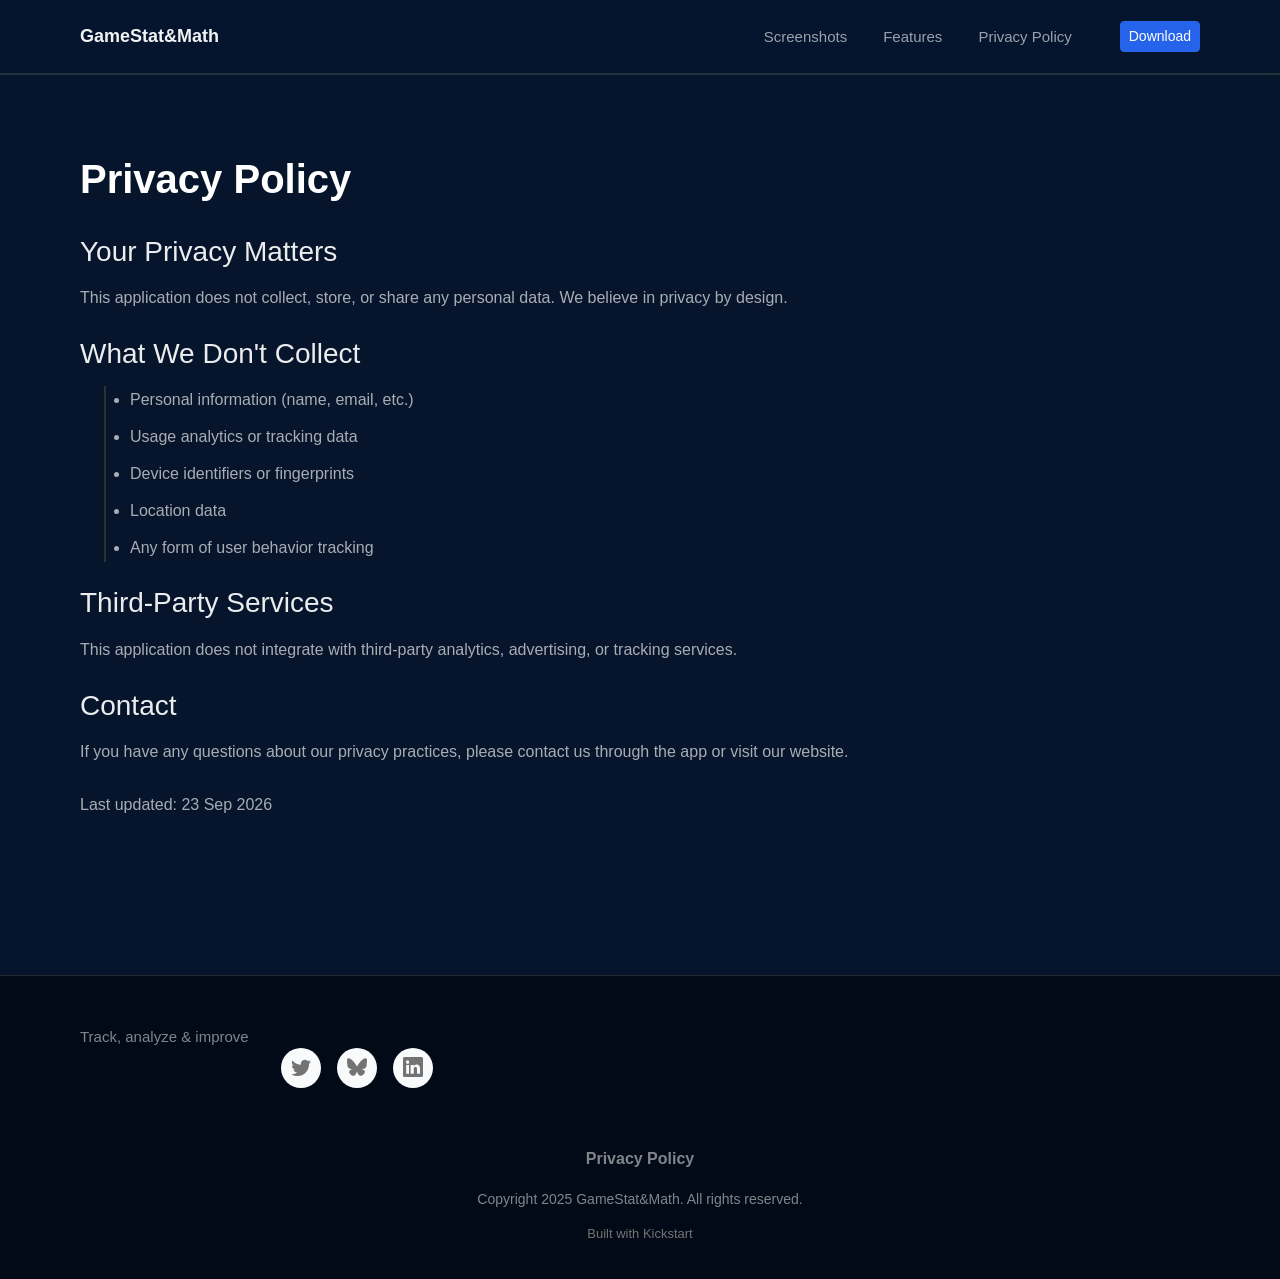
==== privacy/index.html @ c44f0102 "Deploy website – 23 Sep 2026 at 17:41" ====
<!doctype html>
<html lang="en" data-light-theme="light" data-dark-theme="dark">
  <head>
    <base href="../" />
    <meta property="og:site_name" content="GameStat&amp;Math" />
    <meta property="og:title" content="Privacy Policy" />
    <meta name="twitter:title" content="Privacy Policy" />
    <meta property="og:url" content="https://example.com/privacy" />
    <meta name="twitter:domain" content="example.com" />
    <meta name="twitter:card" content="summary_large_image" />
    <meta name="twitter:dnt" content="on" />
    <meta charset="utf-8" />
    <meta name="viewport" content="width=device-width, initial-scale=1" />
    <meta name="author" content="Stefano" />
    <meta name="generator" content="Ignite v0.6.0" />
    <title>Privacy Policy - GameStat&amp;Math</title>
    <link href="css/bootstrap.min.css" rel="stylesheet" />
    <link href="css/bootstrap-icons.min.css" rel="stylesheet" />
    <link href="css/ignite-core.min.css" rel="stylesheet" />
    <link href="https://example.com/privacy" rel="canonical" />
    <link href="images/favicon.png" rel="icon" />
    <link href="css/styles.css" rel="stylesheet" />
    <style>
:root {
    --primary-color: #2563eb;
    --primary-rgb: 37, 99, 235;
    --font-family: -apple-system, BlinkMacSystemFont, 'Segoe UI', Roboto, 'Helvetica Neue', Arial, sans-serif;
    color-scheme: light dark;
}
</style>
    <link href="css/custom.css" rel="stylesheet" />
    <meta name="apple-itunes-app" content="app-id=6455461462" />
  </head>
  <body data-site-classes="site-shell">
    <header>
      <nav class="site-header navbar navbar-expand-md">
        <div class="container flex-wrap flex-lg-nowrap">
          <div class="me-2 me-md-auto">
            <a href="./" class="brand-link d-inline-flex align-items-center navbar-brand"><span class="brand-name">GameStat&amp;Math</span></a>
          </div>
          <button type="button" class="navbar-toggler btn" data-bs-toggle="collapse" data-bs-target="#navbarCollapse" aria-controls="navbarCollapse" aria-expanded="false" aria-label="Toggle navigation"><span class="navbar-toggler-icon"></span></button>
          <div id="navbarCollapse" class="collapse navbar-collapse">
            <ul class="navbar-nav mb-2 mb-md-0 col justify-content-end">
              <li class="nav-item"><a href="#screenshots" class="nav-link text-nowrap">Screenshots</a></li>
              <li class="nav-item"><a href="#features" class="nav-link text-nowrap">Features</a></li>
              <li class="nav-item"><a href="https://gamestatmath.app/privacy/" class="nav-link text-nowrap">Privacy Policy</a></li>
              <li class="nav-item"></li>
              <li class="nav-item"><a href="https://apps.apple.com/app/id6455461462" class="text-nowrap btn btn-sm btn-primary">Download</a></li>
            </ul>
          </div>
        </div>
      </nav>
    </header>
    <main class="site-main">
      <div class="ig-main-content">
        <div class="privacy-page">
          <div class="container">
            <div class="privacy-content">
              <h1 class="privacy-title">Privacy Policy</h1>
              <h3>Your Privacy Matters</h3>
              <p>This application does not collect, store, or share any personal data. We believe in privacy by design.</p>
              <h3 class="mt-4">What We Don't Collect</h3>
              <ul>
                <li><p class="m-0">Personal information (name, email, etc.)</p></li>
                <li><p class="m-0">Usage analytics or tracking data</p></li>
                <li><p class="m-0">Device identifiers or fingerprints</p></li>
                <li><p class="m-0">Location data</p></li>
                <li><p class="m-0">Any form of user behavior tracking</p></li>
              </ul>
              <h3 class="mt-4">Third-Party Services</h3>
              <p>This application does not integrate with third-party analytics, advertising, or tracking services.</p>
              <h3 class="mt-4">Contact</h3>
              <p>If you have any questions about our privacy practices, please contact us through the app or visit our website.</p>
              <p class="text-body-secondary mt-4">Last updated: 23 Sep 2026</p>
            </div>
          </div>
        </div>
      </div>
    </main>
    <div class="site-footer">
      <div class="container">
        <div class="footer-content">
          <div class="footer-brand">
            <p class="footer-tagline">Track, analyze &amp; improve</p>
          </div>
          <div class="footer-social">
            <a href="https://x.com/ste_pozzi" class="social-link"><i class="bi-twitter"></i></a>
            <a href="https://bsky.app/profile/ste12code.bsky.social" class="social-link"><i class="bi-bluesky"></i></a>
            <a href="https://linkedin.com/in/stefano12pozzi/" class="social-link"><i class="bi-linkedin"></i></a>
          </div>
        </div>
        <div class="footer-copyright">
          <div class="footer-links">
            <a href="privacy/" class="footer-privacy-link">Privacy Policy</a>
          </div>
          <p>Copyright 2025 GameStat&amp;Math. All rights reserved.</p>
          <a href="https://www.kickstart.tools" class="footer-kickstart-link">Built with Kickstart</a>
        </div>
      </div>
    </div>
    <script src="js/bootstrap.bundle.min.js"></script>
    <script src="js/ignite-core.js"></script>
  </body>
</html>
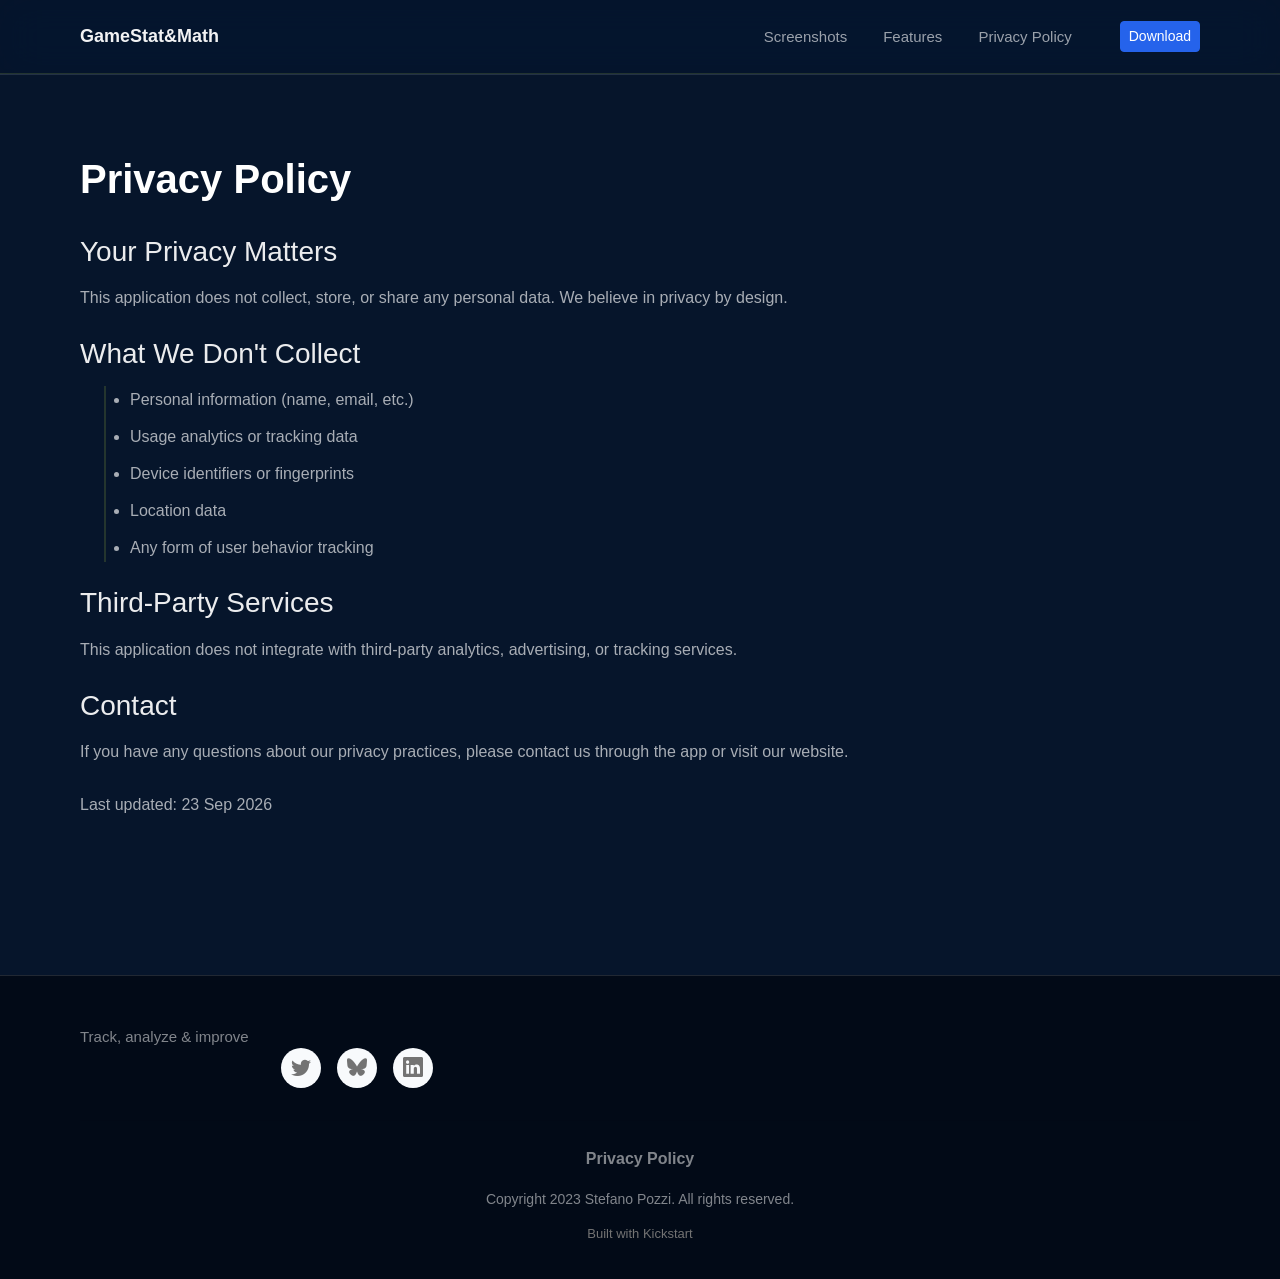
==== commit 62908afc: "Deploy website – 23 Sep 2026 at 18:20" ====
--- a/privacy/index.html
+++ b/privacy/index.html
@@ -93,7 +93,7 @@
           <div class="footer-links">
             <a href="privacy/" class="footer-privacy-link">Privacy Policy</a>
           </div>
-          <p>Copyright 2025 GameStat&amp;Math. All rights reserved.</p>
+          <p>Copyright 2023 Stefano Pozzi. All rights reserved.</p>
           <a href="https://www.kickstart.tools" class="footer-kickstart-link">Built with Kickstart</a>
         </div>
       </div>
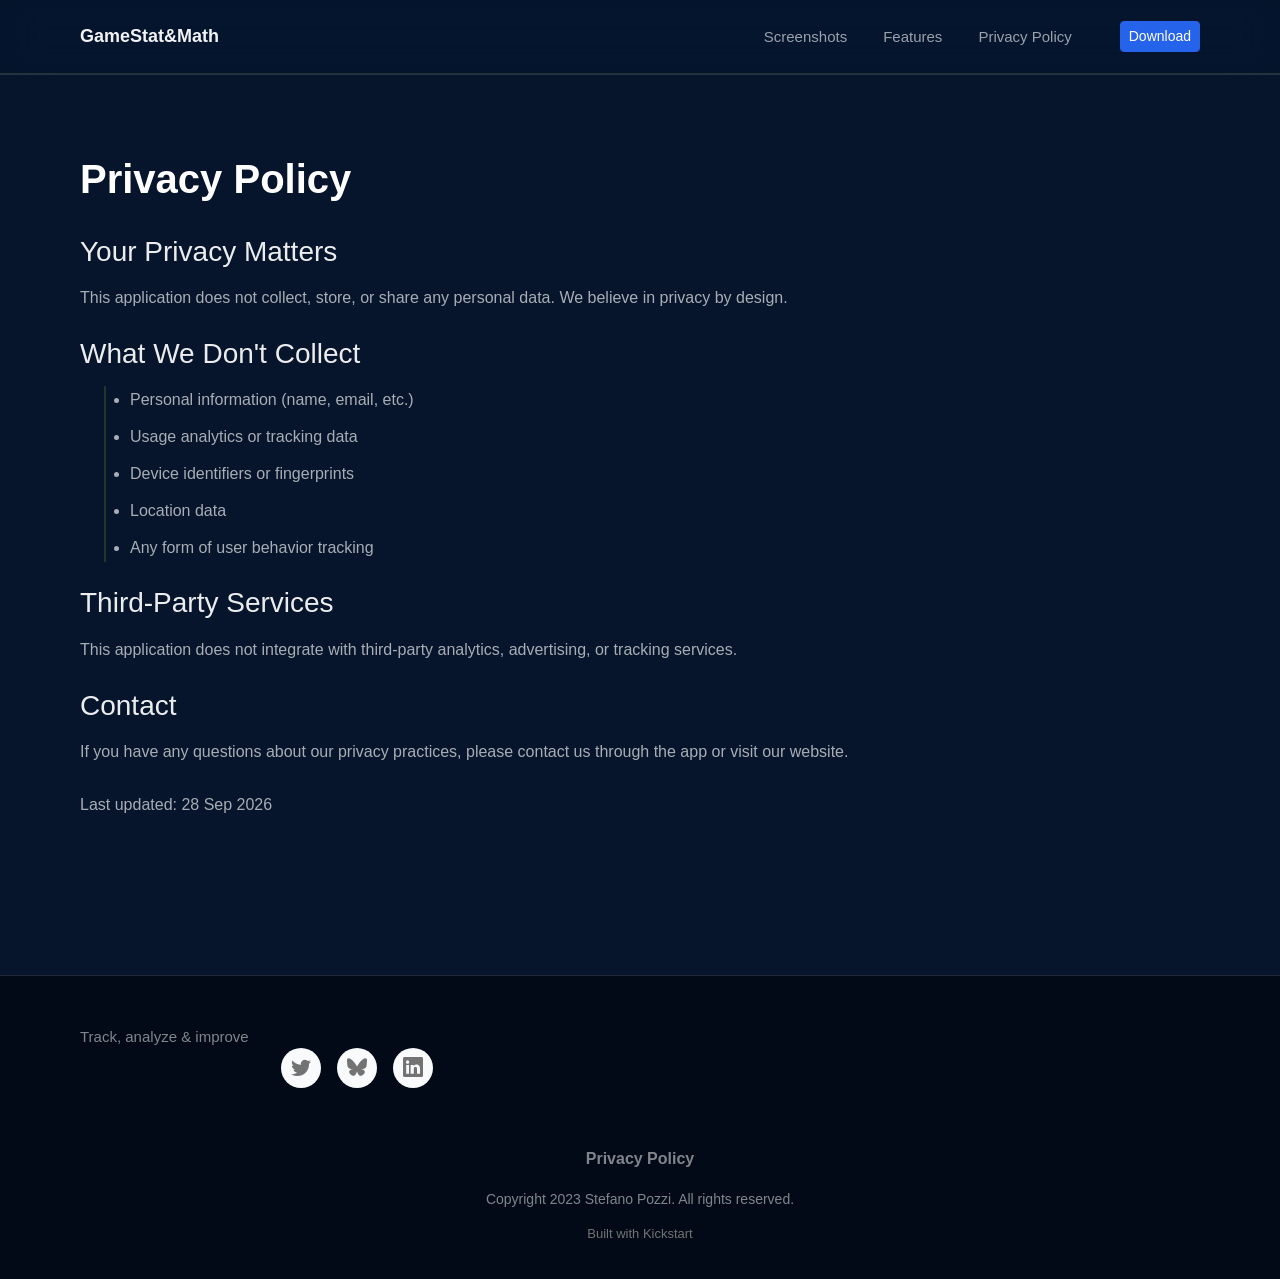
==== commit f2b0b361: "Deploy website – 28 Sep 2026 at 14:32" ====
--- a/privacy/index.html
+++ b/privacy/index.html
@@ -71,7 +71,7 @@
               <p>This application does not integrate with third-party analytics, advertising, or tracking services.</p>
               <h3 class="mt-4">Contact</h3>
               <p>If you have any questions about our privacy practices, please contact us through the app or visit our website.</p>
-              <p class="text-body-secondary mt-4">Last updated: 23 Sep 2026</p>
+              <p class="text-body-secondary mt-4">Last updated: 28 Sep 2026</p>
             </div>
           </div>
         </div>
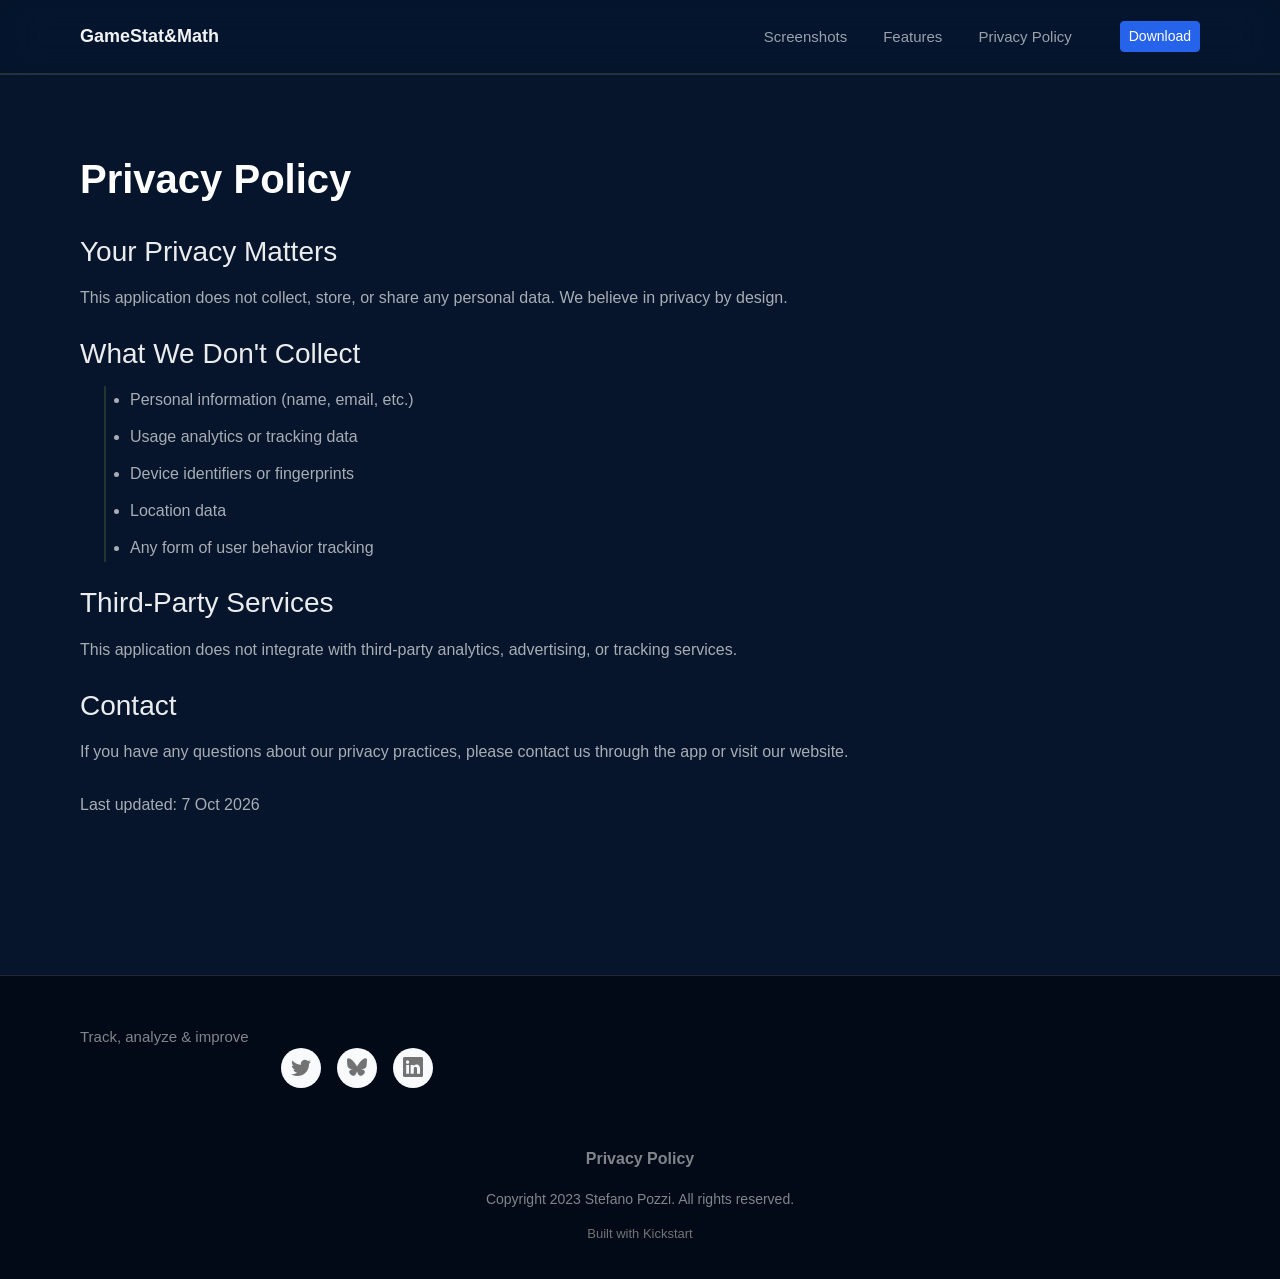
==== commit 87717bf3: "Deploy website – 7 Oct 2026 at 00:08" ====
--- a/privacy/index.html
+++ b/privacy/index.html
@@ -71,7 +71,7 @@
               <p>This application does not integrate with third-party analytics, advertising, or tracking services.</p>
               <h3 class="mt-4">Contact</h3>
               <p>If you have any questions about our privacy practices, please contact us through the app or visit our website.</p>
-              <p class="text-body-secondary mt-4">Last updated: 28 Sep 2026</p>
+              <p class="text-body-secondary mt-4">Last updated: 7 Oct 2026</p>
             </div>
           </div>
         </div>
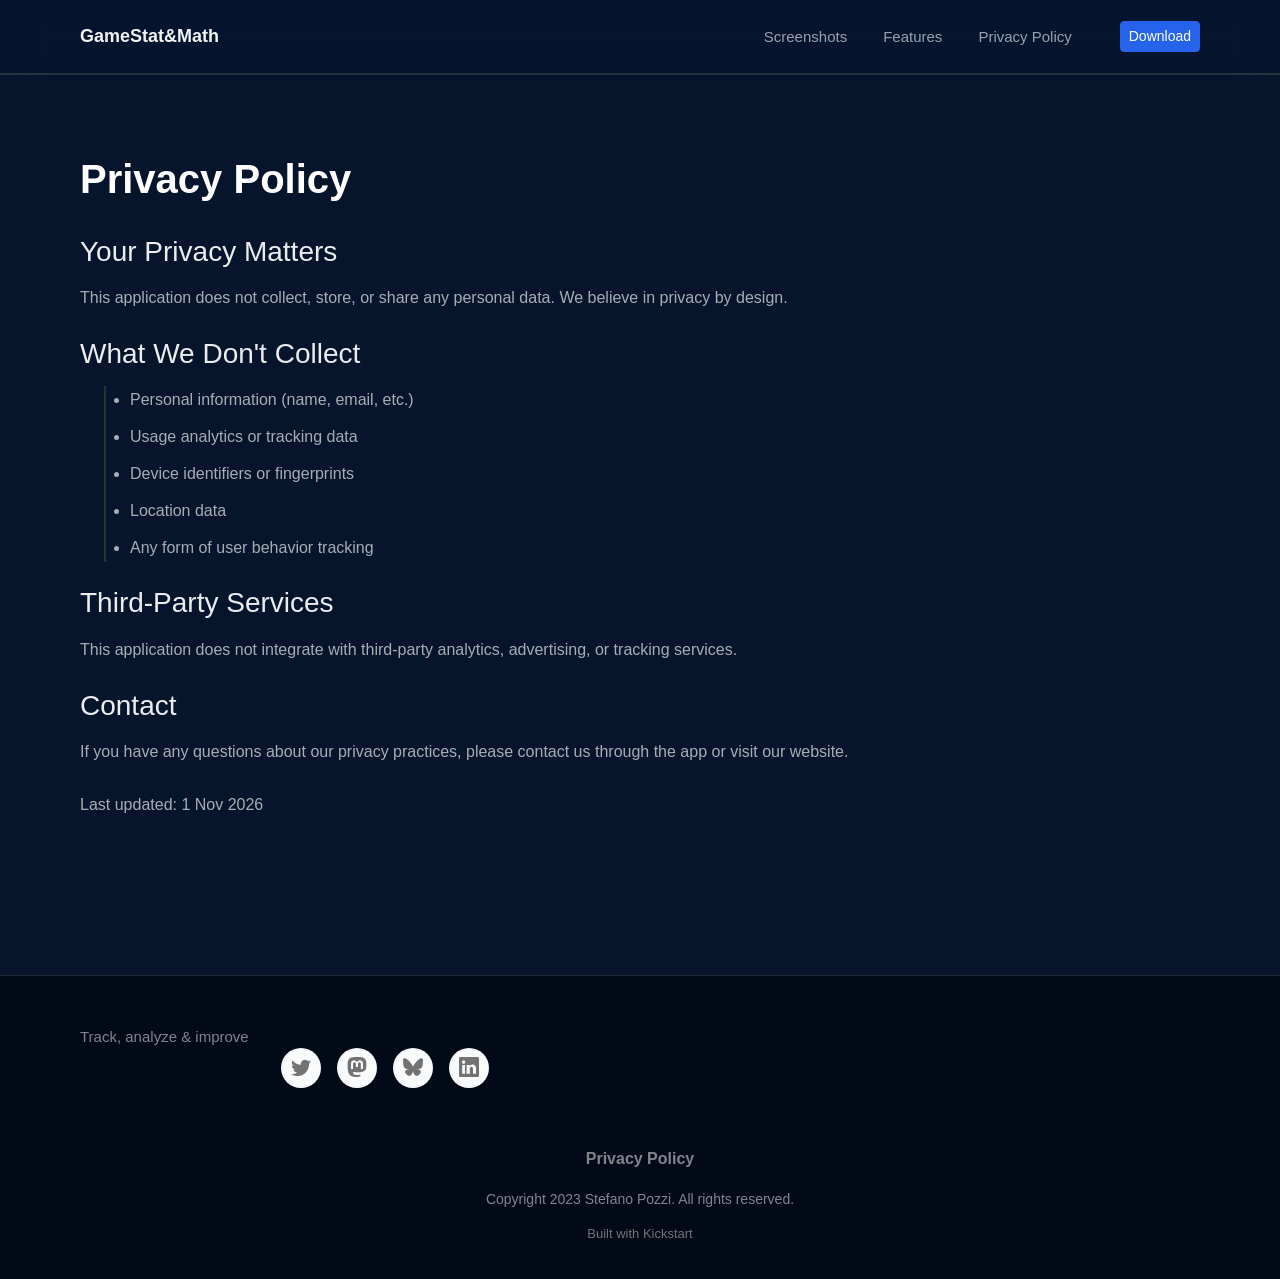
==== commit fd9321ea: "Deploy website – 1 Nov 2026 at 13:12" ====
--- a/privacy/index.html
+++ b/privacy/index.html
@@ -71,7 +71,7 @@
               <p>This application does not integrate with third-party analytics, advertising, or tracking services.</p>
               <h3 class="mt-4">Contact</h3>
               <p>If you have any questions about our privacy practices, please contact us through the app or visit our website.</p>
-              <p class="text-body-secondary mt-4">Last updated: 7 Oct 2026</p>
+              <p class="text-body-secondary mt-4">Last updated: 1 Nov 2026</p>
             </div>
           </div>
         </div>
@@ -85,7 +85,8 @@
           </div>
           <div class="footer-social">
             <a href="https://x.com/ste_pozzi" class="social-link"><i class="bi-twitter"></i></a>
-            <a href="https://bsky.app/profile/ste12code.bsky.social" class="social-link"><i class="bi-bluesky"></i></a>
+            <a href="https://iosdev.space/@stepozzi" class="social-link"><i class="bi-mastodon"></i></a>
+            <a href="https://bsky.app/profile/stepozzi.bsky.social" class="social-link"><i class="bi-bluesky"></i></a>
             <a href="https://linkedin.com/in/stefano12pozzi/" class="social-link"><i class="bi-linkedin"></i></a>
           </div>
         </div>
